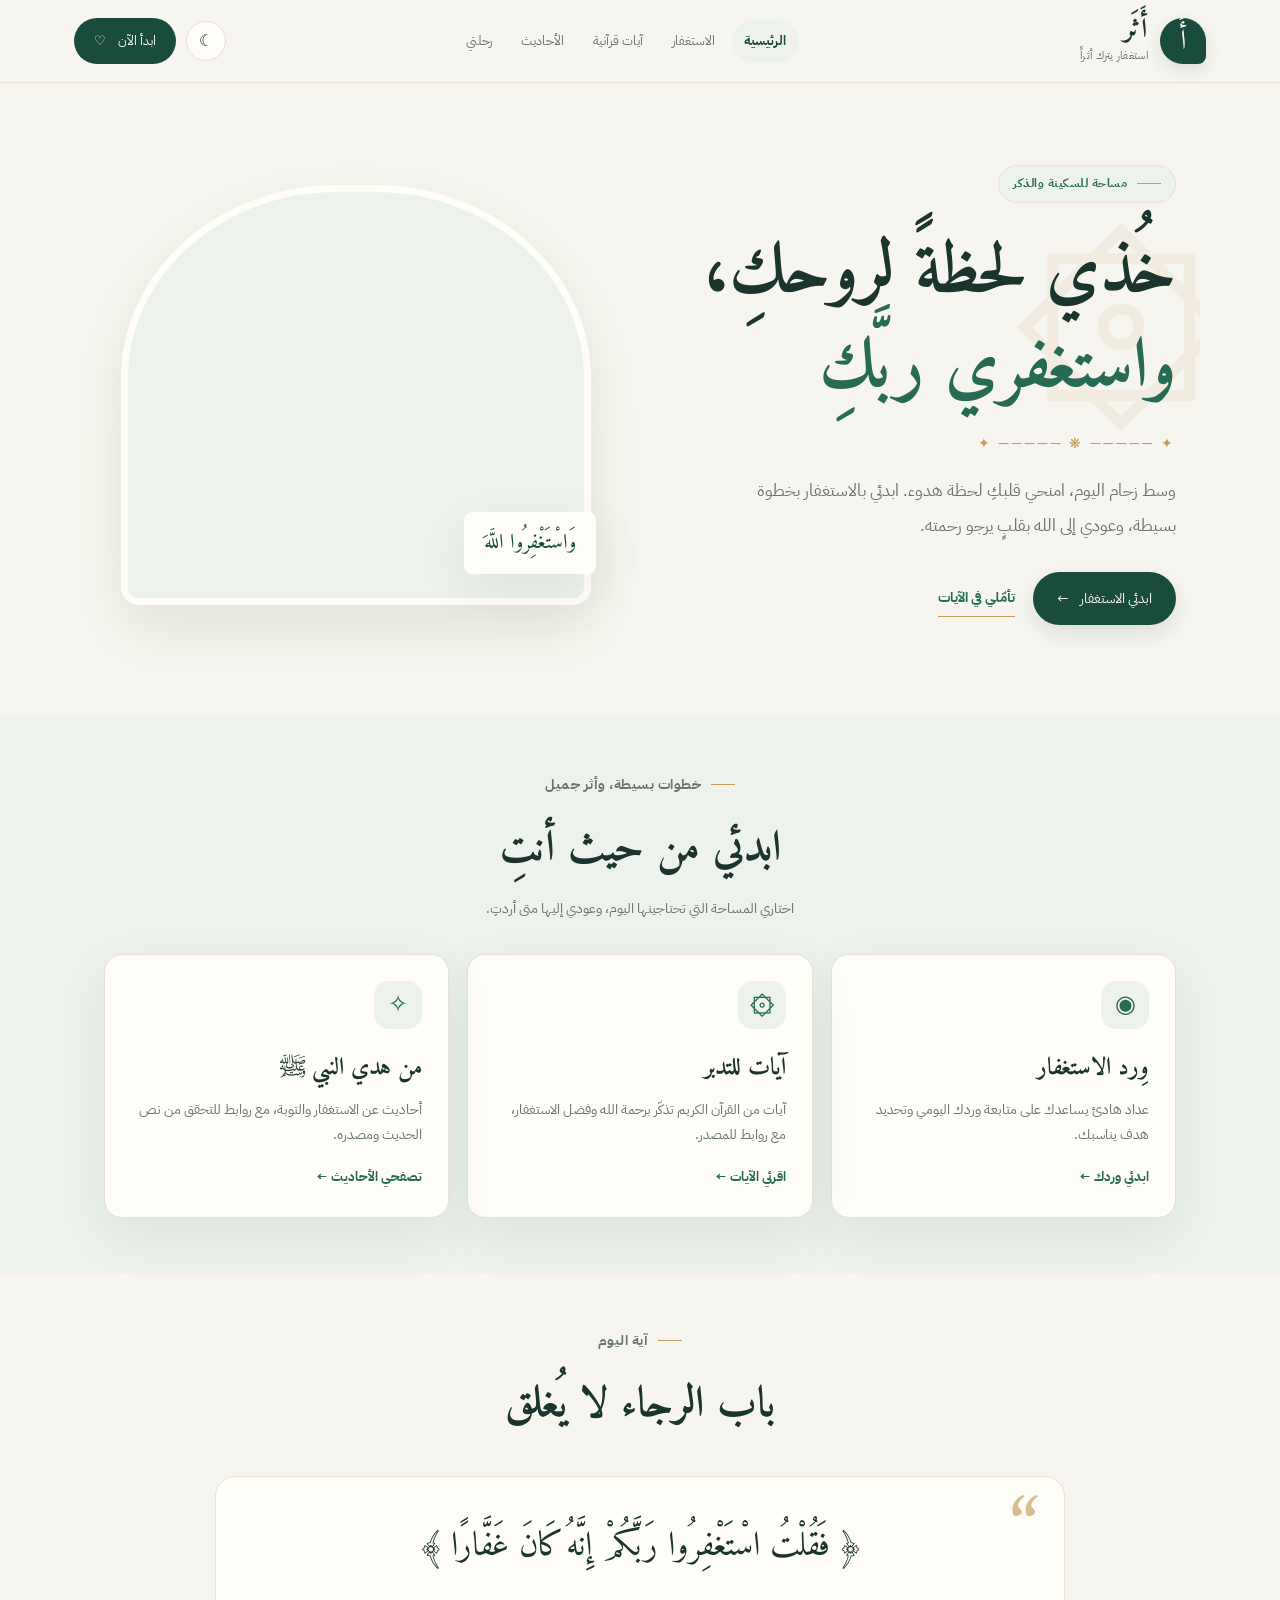
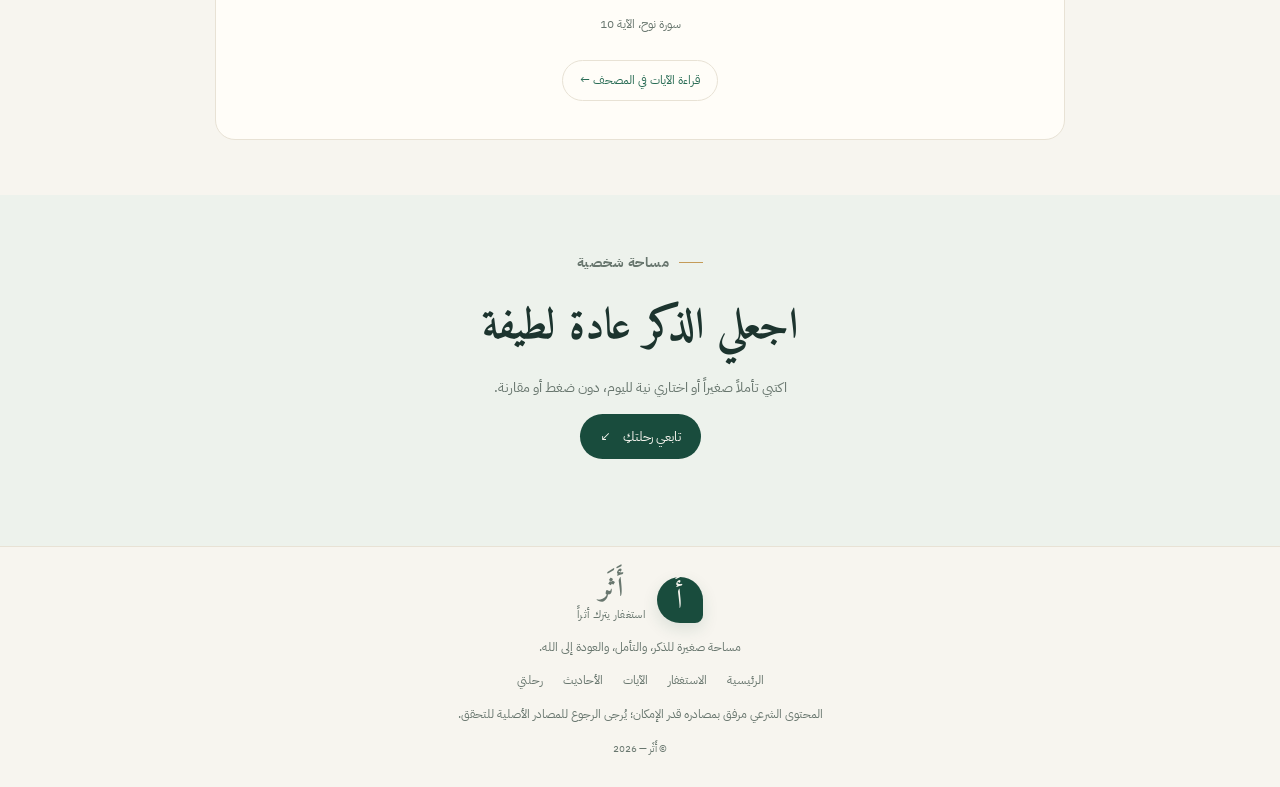
==== index.html @ 8fd86489 "Add files via upload" ====
<!doctype html><html lang="ar" dir="rtl"><head><meta charset="utf-8"><meta name="viewport" content="width=device-width, initial-scale=1"><meta name="theme-color" content="#194c3d"><meta name="description" content="أثر — مساحة هادئة للاستغفار والتدبر في آيات الله والأحاديث الصحيحة."><title>الرئيسية | أَثَر</title><link rel="stylesheet" href="styles.css"><style>
/* Homepage hero refinement — only the first section */
.home-hero{min-height:570px;grid-template-columns:1fr 1fr;gap:clamp(28px,5vw,68px);padding-top:54px;padding-bottom:64px;align-items:center}
.home-hero .hero-copy{max-width:520px;padding:28px 0}
.home-hero .eyebrow{display:inline-flex;background:var(--soft);border:1px solid var(--line);padding:7px 14px;border-radius:30px;margin-bottom:12px}
.home-hero h1{font-size:clamp(48px,5.5vw,72px);line-height:1.35;letter-spacing:0;margin:12px 0 14px;color:var(--ink)}
.home-hero h1 em{display:inline-block;color:var(--green2);font-style:normal}
.home-hero .ornament{font-size:14px;letter-spacing:3px;margin:8px 0 18px;color:var(--gold)}
.home-hero .intro{max-width:440px;font-size:17px;line-height:2.05;color:var(--muted);margin-bottom:28px}
.home-hero .hero-actions{gap:18px}
.home-hero .primary-btn{padding:14px 24px;font-size:14px;box-shadow:0 8px 22px #194c3d20}
.home-hero .text-link{font-size:14px;font-weight:700}
.home-hero .hero-image{height:420px;max-width:470px;width:100%;justify-self:center;border-radius:46% 46% 18px 18px;box-shadow:0 24px 65px #183d2d18}
.home-hero .hero-image:after{right:-12px;bottom:24px;padding:12px 20px;font-size:21px;white-space:nowrap}
@media(max-width:900px){.home-hero{min-height:unset;gap:28px}.home-hero .hero-image{height:340px}}
@media(max-width:700px){.home-hero{grid-template-columns:1fr;padding-top:20px;padding-bottom:38px;gap:14px}.home-hero .hero-copy{padding:12px 2px 8px;max-width:none}.home-hero .hero-image{grid-row:1;height:280px;max-width:360px;margin:0 auto 8px}.home-hero .hero-image:after{right:-5px;bottom:16px;font-size:17px;padding:9px 14px}.home-hero h1{font-size:clamp(43px,12vw,58px);line-height:1.4;margin:12px 0}.home-hero .intro{font-size:15px;line-height:2;margin-bottom:22px}.home-hero .hero-actions{gap:15px}.home-hero .primary-btn{padding:12px 18px}}
</style></head><body><header class="site-header"><div class="header-inner"><a class="brand" href="index.html"><span class="brand-mark">أَ</span><span><strong>أَثَر</strong><small>استغفار يترك أثراً</small></span></a><button class="menu-toggle" id="menuToggle" aria-label="فتح القائمة" aria-expanded="false">☰</button><nav class="nav" id="nav"><a class="active" href="index.html">الرئيسية</a><a class="" href="istighfar.html">الاستغفار</a><a class="" href="quran.html">آيات قرآنية</a><a class="" href="hadith.html">الأحاديث</a><a class="" href="journey.html">رحلتي</a></nav><div class="header-actions"><button class="icon-btn" id="themeToggle" aria-label="تبديل الوضع الليلي" title="الوضع الليلي">☾</button><a class="small-cta" href="istighfar.html">ابدأ الآن <span>♡</span></a></div></div></header><main><section class="container hero home-hero" aria-label="مقدمة موقع أثر"><div class="hero-copy"><p class="eyebrow">مساحة للسكينة والذكر</p><h1>خُذي لحظةً لروحكِ،<br><em>واستغفري ربَّكِ</em></h1><div class="ornament" aria-hidden="true">✦ ───── ❋ ───── ✦</div><p class="intro">وسط زحام اليوم، امنحي قلبكِ لحظة هدوء. ابدئي بالاستغفار بخطوة بسيطة، وعودي إلى الله بقلبٍ يرجو رحمته.</p><div class="hero-actions"><a class="primary-btn" href="istighfar.html">ابدئي الاستغفار <span aria-hidden="true">←</span></a><a class="text-link" href="quran.html">تأمّلي في الآيات</a></div></div><div class="hero-image" role="img" aria-label="مشهد هادئ للتأمل والذكر"></div></section>
<section class="section section-tint"><div class="container"><div class="section-heading"><p class="eyebrow">خطوات بسيطة، وأثر جميل</p><h2>ابدئي من حيث أنتِ</h2><p>اختاري المساحة التي تحتاجينها اليوم، وعودي إليها متى أردتِ.</p></div><div class="grid-3"><article class="card"><div class="card-icon">◉</div><h3>وِرد الاستغفار</h3><p>عداد هادئ يساعدك على متابعة وردك اليومي وتحديد هدف يناسبك.</p><a class="card-link" href="istighfar.html">ابدئي وردك ←</a></article><article class="card"><div class="card-icon">۞</div><h3>آيات للتدبر</h3><p>آيات من القرآن الكريم تذكّر برحمة الله وفضل الاستغفار، مع روابط للمصدر.</p><a class="card-link" href="quran.html">اقرئي الآيات ←</a></article><article class="card"><div class="card-icon">✧</div><h3>من هدي النبي ﷺ</h3><p>أحاديث عن الاستغفار والتوبة، مع روابط للتحقق من نص الحديث ومصدره.</p><a class="card-link" href="hadith.html">تصفحي الأحاديث ←</a></article></div></div></section>
<section class="section"><div class="container"><div class="section-heading"><p class="eyebrow">آية اليوم</p><h2>باب الرجاء لا يُغلق</h2></div><div class="quote-card"><p class="quote-text">﴿ فَقُلْتُ اسْتَغْفِرُوا رَبَّكُمْ إِنَّهُ كَانَ غَفَّارًا ﴾</p><p class="meta">سورة نوح، الآية 10</p><a class="outline-btn" href="https://quran.com/71/10-12" target="_blank" rel="noopener">قراءة الآيات في المصحف ←</a></div></div></section>
<section class="section section-tint"><div class="container"><div class="section-heading"><p class="eyebrow">مساحة شخصية</p><h2>اجعلي الذكر عادة لطيفة</h2><p>اكتبي تأملاً صغيراً أو اختاري نية لليوم، دون ضغط أو مقارنة.</p><a class="primary-btn" href="journey.html">تابعي رحلتكِ <span>↙</span></a></div></div></section></main><footer class="footer"><a class="brand" href="index.html"><span class="brand-mark">أَ</span><span><strong>أَثَر</strong><small>استغفار يترك أثراً</small></span></a><p>مساحة صغيرة للذكر، والتأمل، والعودة إلى الله.</p><div class="footer-links"><a href="index.html">الرئيسية</a><a href="istighfar.html">الاستغفار</a><a href="quran.html">الآيات</a><a href="hadith.html">الأحاديث</a><a href="journey.html">رحلتي</a></div><p>المحتوى الشرعي مرفق بمصادره قدر الإمكان؛ يُرجى الرجوع للمصادر الأصلية للتحقق.</p><small>© أَثَر — 2026</small></footer><div class="toast" id="toast" role="status" aria-live="polite"></div><script src="script.js"></script></body></html>
---- styles.css ----
@import url('https://fonts.googleapis.com/css2?family=Amiri:wght@400;700&family=IBM+Plex+Sans+Arabic:wght@400;500;600;700&display=swap');
:root{--bg:#f7f5ef;--paper:#fffdf8;--ink:#1c342e;--muted:#68766e;--green:#194c3d;--green2:#286b54;--gold:#c49b58;--line:#e8e2d5;--soft:#edf2ec;--shadow:0 18px 55px #183d2d12}*{box-sizing:border-box}html{scroll-behavior:smooth}body{margin:0;background:var(--bg);color:var(--ink);font-family:'IBM Plex Sans Arabic',sans-serif;line-height:1.8}body.dark{--bg:#111c18;--paper:#1b2923;--ink:#f0eee5;--muted:#b1bdb4;--green:#d8e8d8;--green2:#9cc7a7;--gold:#d9b778;--line:#34463b;--soft:#22362c;--shadow:0 18px 55px #0003}a{color:inherit;text-decoration:none}button{font:inherit;cursor:pointer}.site-header{position:sticky;top:0;z-index:20;background:color-mix(in srgb,var(--bg) 92%,transparent);backdrop-filter:blur(14px);border-bottom:1px solid var(--line)}.header-inner{max-width:1180px;margin:auto;min-height:82px;padding:12px 24px;display:flex;align-items:center;justify-content:space-between;gap:24px}.brand{display:flex;align-items:center;gap:12px;min-width:180px}.brand-mark{width:46px;height:46px;border-radius:50% 50% 8px 50%;display:grid;place-items:center;background:var(--green);color:var(--bg);font-family:Amiri,serif;font-size:28px;box-shadow:0 6px 16px #194c3d20}.brand strong{display:block;font-family:Amiri,serif;font-size:27px;line-height:1.1;letter-spacing:1px}.brand small{display:block;color:var(--muted);font-size:11px;letter-spacing:.3px}.nav{display:flex;align-items:center;gap:5px}.nav a{padding:9px 12px;border-radius:24px;font-size:13px;color:var(--muted);transition:.2s}.nav a:hover,.nav a.active{background:var(--soft);color:var(--green);font-weight:700}.header-actions{display:flex;align-items:center;gap:10px}.icon-btn,.menu-toggle{width:40px;height:40px;border:1px solid var(--line);border-radius:50%;background:var(--paper);color:var(--ink)}.small-cta,.primary-btn{background:var(--green);color:var(--bg);border-radius:30px;padding:11px 20px;font-size:13px;display:inline-flex;align-items:center;gap:12px;transition:transform .2s,background .2s}.small-cta:hover,.primary-btn:hover{transform:translateY(-2px);background:var(--green2)}.menu-toggle{display:none}.container{max-width:1120px;margin:auto;padding:0 24px}.hero{position:relative;overflow:hidden;min-height:520px;display:grid;grid-template-columns:1.05fr .95fr;align-items:center;gap:30px;padding-top:46px;padding-bottom:58px}.hero:before{content:'۞';position:absolute;right:-36px;top:45px;font-size:210px;color:var(--gold);opacity:.09;pointer-events:none}.hero-copy{position:relative;z-index:1;padding:35px 0}.eyebrow{display:flex;align-items:center;gap:10px;color:var(--green2);font-size:12px;font-weight:700;letter-spacing:.5px}.eyebrow:before{content:'';width:24px;height:1px;background:var(--gold)}h1,h2,h3,p{margin-top:0}h1{font-family:Amiri,serif;font-weight:700;font-size:clamp(52px,7vw,86px);line-height:1.12;margin:18px 0 20px;letter-spacing:-1px}h1 em{font-style:normal;color:var(--green2)}.hero-copy .intro{max-width:450px;color:var(--muted);font-size:16px;margin-bottom:28px}.hero-actions{display:flex;align-items:center;gap:20px;flex-wrap:wrap}.text-link{font-size:13px;color:var(--green2);border-bottom:1px solid var(--gold);padding:6px 0}.hero-image{height:400px;background:var(--soft) url('assets/hero.png') center/cover no-repeat;border-radius:48% 48% 12px 12px;box-shadow:var(--shadow);position:relative;border:7px solid var(--paper)}.hero-image:after{content:'وَاسْتَغْفِرُوا اللَّهَ';position:absolute;bottom:20px;right:-20px;background:var(--paper);padding:13px 22px;border-radius:8px;box-shadow:var(--shadow);font-family:Amiri,serif;font-size:22px;color:var(--green)}.ornament{text-align:right;color:var(--gold);letter-spacing:5px;margin:8px 0 14px}.section{padding:55px 0}.section-tint{background:var(--soft)}.section-heading{text-align:center;max-width:620px;margin:0 auto 32px}.section-heading .eyebrow{justify-content:center}.section-heading h2{font-family:Amiri,serif;font-size:clamp(30px,4vw,43px);margin:8px 0}.section-heading p{color:var(--muted);font-size:14px}.grid-3{display:grid;grid-template-columns:repeat(3,1fr);gap:18px}.card{background:var(--paper);border:1px solid var(--line);border-radius:18px;padding:26px;box-shadow:var(--shadow)}.card-icon{width:48px;height:48px;border-radius:15px;background:var(--soft);display:grid;place-items:center;font-size:24px;color:var(--green2);margin-bottom:18px}.card h3{font-family:Amiri,serif;font-size:24px;margin-bottom:7px}.card p{color:var(--muted);font-size:14px;margin-bottom:0}.card-link{display:inline-block;color:var(--green2);font-weight:700;font-size:13px;margin-top:18px}.counter-layout{display:grid;grid-template-columns:.9fr 1.1fr;gap:28px;align-items:stretch}.counter-card{background:var(--paper);border:1px solid var(--line);border-radius:24px;padding:30px;text-align:center;box-shadow:var(--shadow)}.counter-card .eyebrow{justify-content:center}.progress-ring{width:190px;height:190px;border-radius:50%;margin:16px auto 22px;display:grid;place-items:center;background:conic-gradient(var(--green2) 0deg,var(--gold) 0deg,#e4d8bd 0deg);position:relative}.ring-inner{width:162px;height:162px;border-radius:50%;background:var(--paper);display:flex;flex-direction:column;justify-content:center;align-items:center}.ring-inner strong{font-family:Amiri,serif;font-size:50px;line-height:1.1}.ring-inner span{font-size:12px;color:var(--muted)}.counter-controls{display:flex;justify-content:center;align-items:center;gap:24px;margin-bottom:15px}.round-btn{width:39px;height:39px;border:1px solid var(--line);border-radius:50%;background:var(--soft);color:var(--green);font-size:23px}.counter-main-btn{width:100%;border:0;border-radius:12px;background:var(--green);color:var(--bg);padding:14px;font-size:18px;font-family:Amiri,serif;transition:.2s}.counter-main-btn:active{transform:scale(.98)}.counter-bottom{display:flex;justify-content:center;gap:18px;margin:12px 0}.subtle-btn{border:0;background:transparent;color:var(--muted);font-size:12px;text-decoration:underline;text-underline-offset:4px}.counter-note{color:var(--muted);font-size:12px;margin:12px 0 0}.verse-feature{padding:35px;display:flex;flex-direction:column;justify-content:center;background:var(--paper);border:1px solid var(--line);border-radius:24px;position:relative;overflow:hidden}.verse-feature:after{content:'۞';position:absolute;left:-25px;bottom:-80px;font-size:200px;color:var(--gold);opacity:.08}.quran-text{font-family:Amiri,serif;font-size:clamp(25px,3.5vw,38px);line-height:1.8;margin:15px 0;color:var(--green2)}.verse-ref{font-size:12px;color:var(--gold);font-weight:700}.verse-explain{color:var(--muted);font-size:14px;max-width:470px}.outline-btn{display:inline-flex;align-items:center;gap:10px;align-self:flex-start;border:1px solid var(--line);border-radius:28px;padding:9px 17px;color:var(--green2);font-size:12px;margin-top:12px;position:relative;z-index:1}.quote-card{max-width:850px;margin:auto;text-align:center;padding:38px 45px;background:var(--paper);border:1px solid var(--line);border-radius:20px;position:relative}.quote-card:before{content:'“';font-family:Amiri,serif;color:var(--gold);font-size:80px;position:absolute;top:-16px;right:25px;opacity:.65}.quote-text{font-family:Amiri,serif;font-size:clamp(23px,3vw,34px);line-height:1.9}.meta{color:var(--muted);font-size:12px}.page-hero{padding:65px 0 45px;text-align:center;background:linear-gradient(180deg,var(--soft),var(--bg))}.page-hero h1{font-size:clamp(40px,6vw,65px);margin:8px 0}.page-hero p{max-width:640px;margin:0 auto;color:var(--muted)}.content-narrow{max-width:820px;margin:auto}.dhikr-item{display:flex;gap:20px;align-items:flex-start;margin:15px 0}.dhikr-number{flex:0 0 42px;height:42px;border-radius:50%;background:var(--soft);color:var(--green2);display:grid;place-items:center;font-weight:700}.dhikr-body{flex:1}.dhikr-body h3{font-family:Amiri,serif;font-size:26px;margin-bottom:5px}.dhikr-body p{font-size:13px;color:var(--muted);margin-bottom:10px}.copy-btn{border:1px solid var(--line);background:transparent;border-radius:22px;padding:6px 12px;font-size:12px;color:var(--green2)}.tabs{display:flex;justify-content:center;gap:10px;flex-wrap:wrap;margin:25px 0}.tab-btn{border:1px solid var(--line);border-radius:24px;padding:8px 18px;background:var(--paper);color:var(--muted);font-size:13px}.tab-btn.active{background:var(--green);color:var(--bg)}.hidden{display:none!important}.hadith-card{margin:16px 0;padding:28px;background:var(--paper);border:1px solid var(--line);border-radius:18px}.hadith-card h2{font-family:Amiri,serif;font-size:28px;color:var(--green2);margin-bottom:8px}.hadith-card p{color:var(--muted);font-size:13px}.journey-grid{display:grid;grid-template-columns:1fr 1fr;gap:18px}.checklist label{display:flex;gap:12px;align-items:flex-start;padding:13px 0;border-bottom:1px solid var(--line);font-size:14px}.checklist input{accent-color:var(--green2);margin-top:7px;width:17px;height:17px}.progress-line{height:7px;background:var(--line);border-radius:10px;overflow:hidden;margin:14px 0}.progress-line span{display:block;height:100%;background:var(--green2);width:0;transition:width .2s}.reflection-form textarea{width:100%;min-height:130px;background:var(--bg);border:1px solid var(--line);border-radius:12px;padding:14px;color:var(--ink);font:inherit;resize:vertical}.reflection-form button{margin-top:10px}.saved-note{color:var(--muted);font-size:12px}.footer{border-top:1px solid var(--line);padding:28px 24px;text-align:center;color:var(--muted);font-size:12px}.footer .brand{justify-content:center;margin-bottom:12px}.footer-links{display:flex;justify-content:center;gap:20px;flex-wrap:wrap;margin:12px}.toast{position:fixed;bottom:24px;left:50%;transform:translate(-50%,20px);background:var(--green);color:var(--bg);padding:11px 20px;border-radius:28px;font-size:13px;opacity:0;pointer-events:none;transition:.25s;z-index:50}.toast.show{opacity:1;transform:translate(-50%,0)}
@media(max-width:900px){.header-inner{gap:10px}.nav{gap:0}.nav a{padding:8px;font-size:12px}.brand{min-width:140px}.small-cta{display:none}.hero{min-height:auto;grid-template-columns:1fr 1fr}.hero-image{height:330px}.grid-3{grid-template-columns:1fr 1fr}.counter-layout{grid-template-columns:1fr 1fr}}
@media(max-width:700px){.header-inner{flex-wrap:wrap;min-height:70px;padding:10px 16px}.brand{margin-left:auto}.menu-toggle{display:block;order:3}.header-actions{order:2}.nav{display:none;order:4;width:100%;flex-direction:column;align-items:stretch;padding:8px 0 12px}.nav.open{display:flex}.nav a{padding:10px 14px}.hero{grid-template-columns:1fr;padding-top:20px;gap:12px}.hero-copy{padding:18px 0 5px}.hero-image{height:300px;grid-row:1;border-radius:40% 40% 12px 12px;margin:0 12px}.hero-image:after{right:-8px;font-size:18px}.hero h1{font-size:57px}.container{padding:0 18px}.section{padding:42px 0}.grid-3,.counter-layout,.journey-grid{grid-template-columns:1fr}.card{padding:22px}.counter-card,.verse-feature{padding:24px}.quote-card{padding:30px 22px}.page-hero{padding:48px 18px 35px}.header-actions{margin-right:auto}.brand{margin-left:0}}
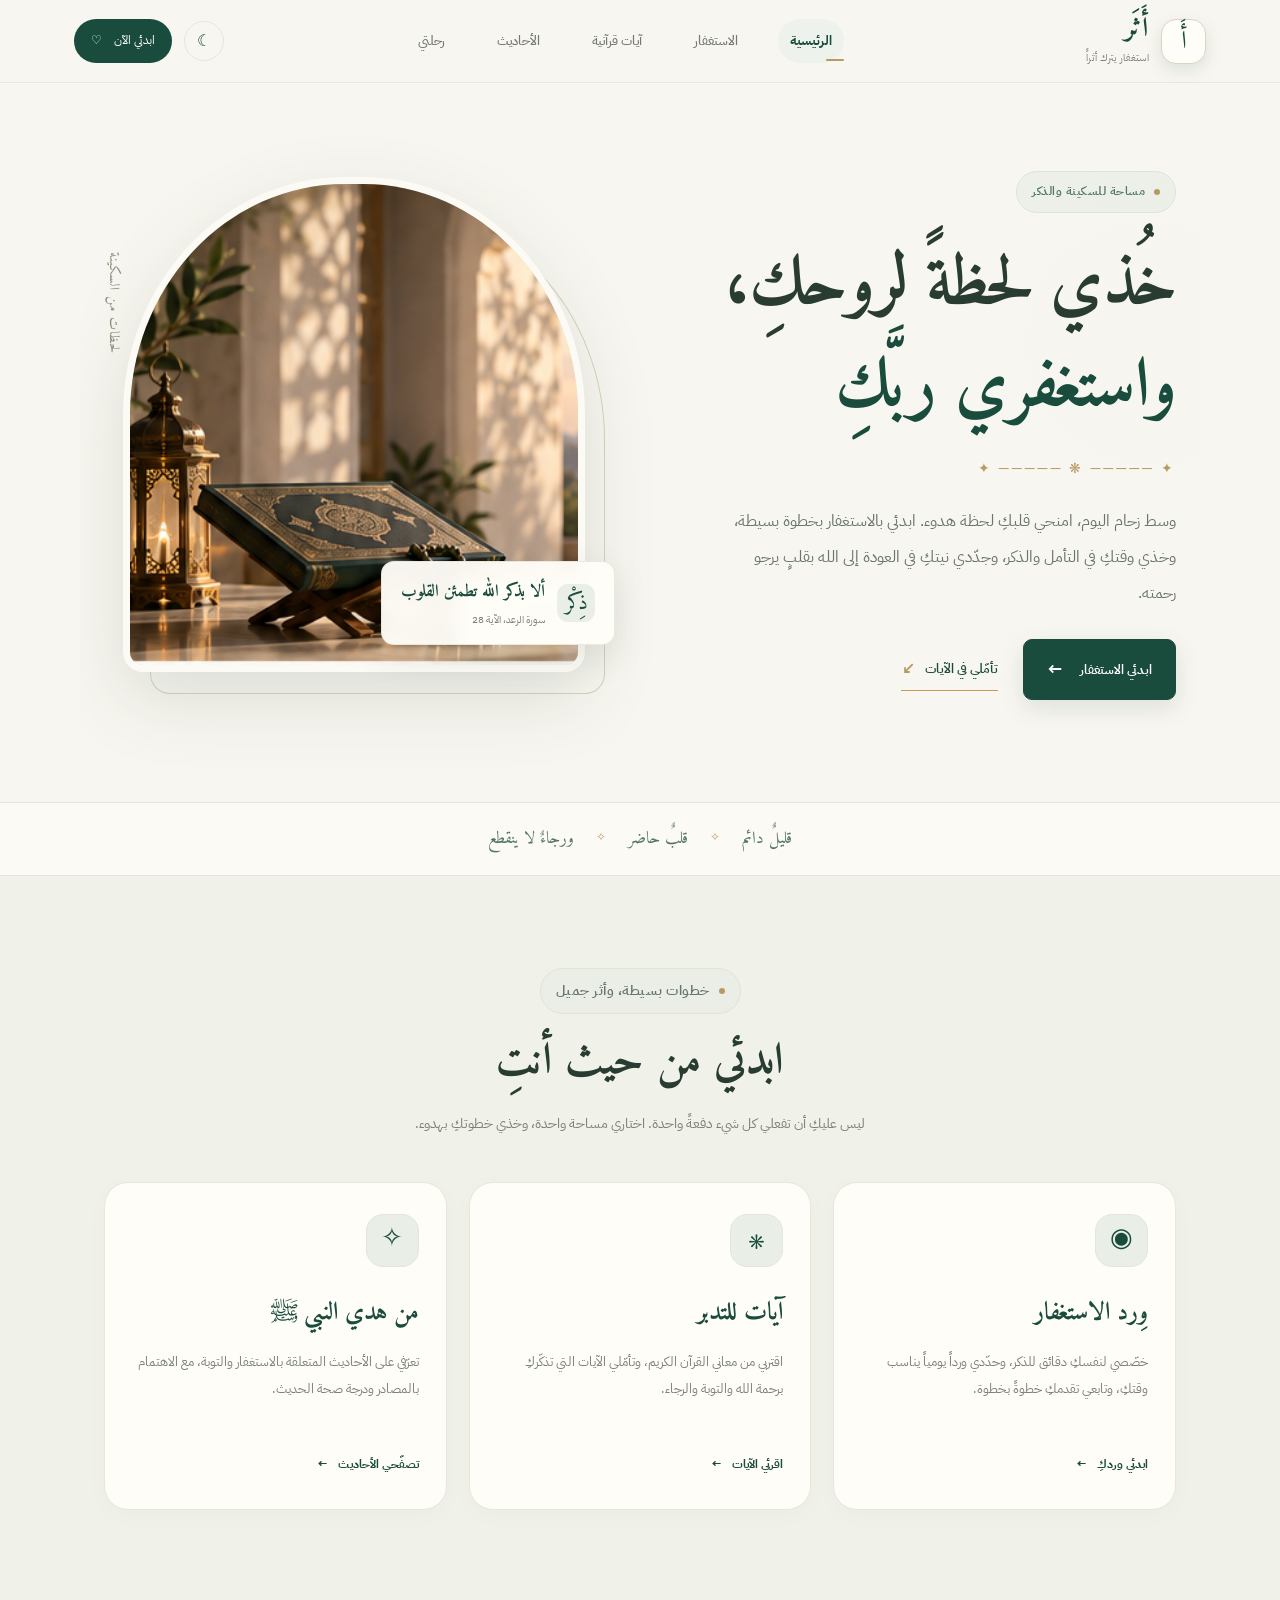
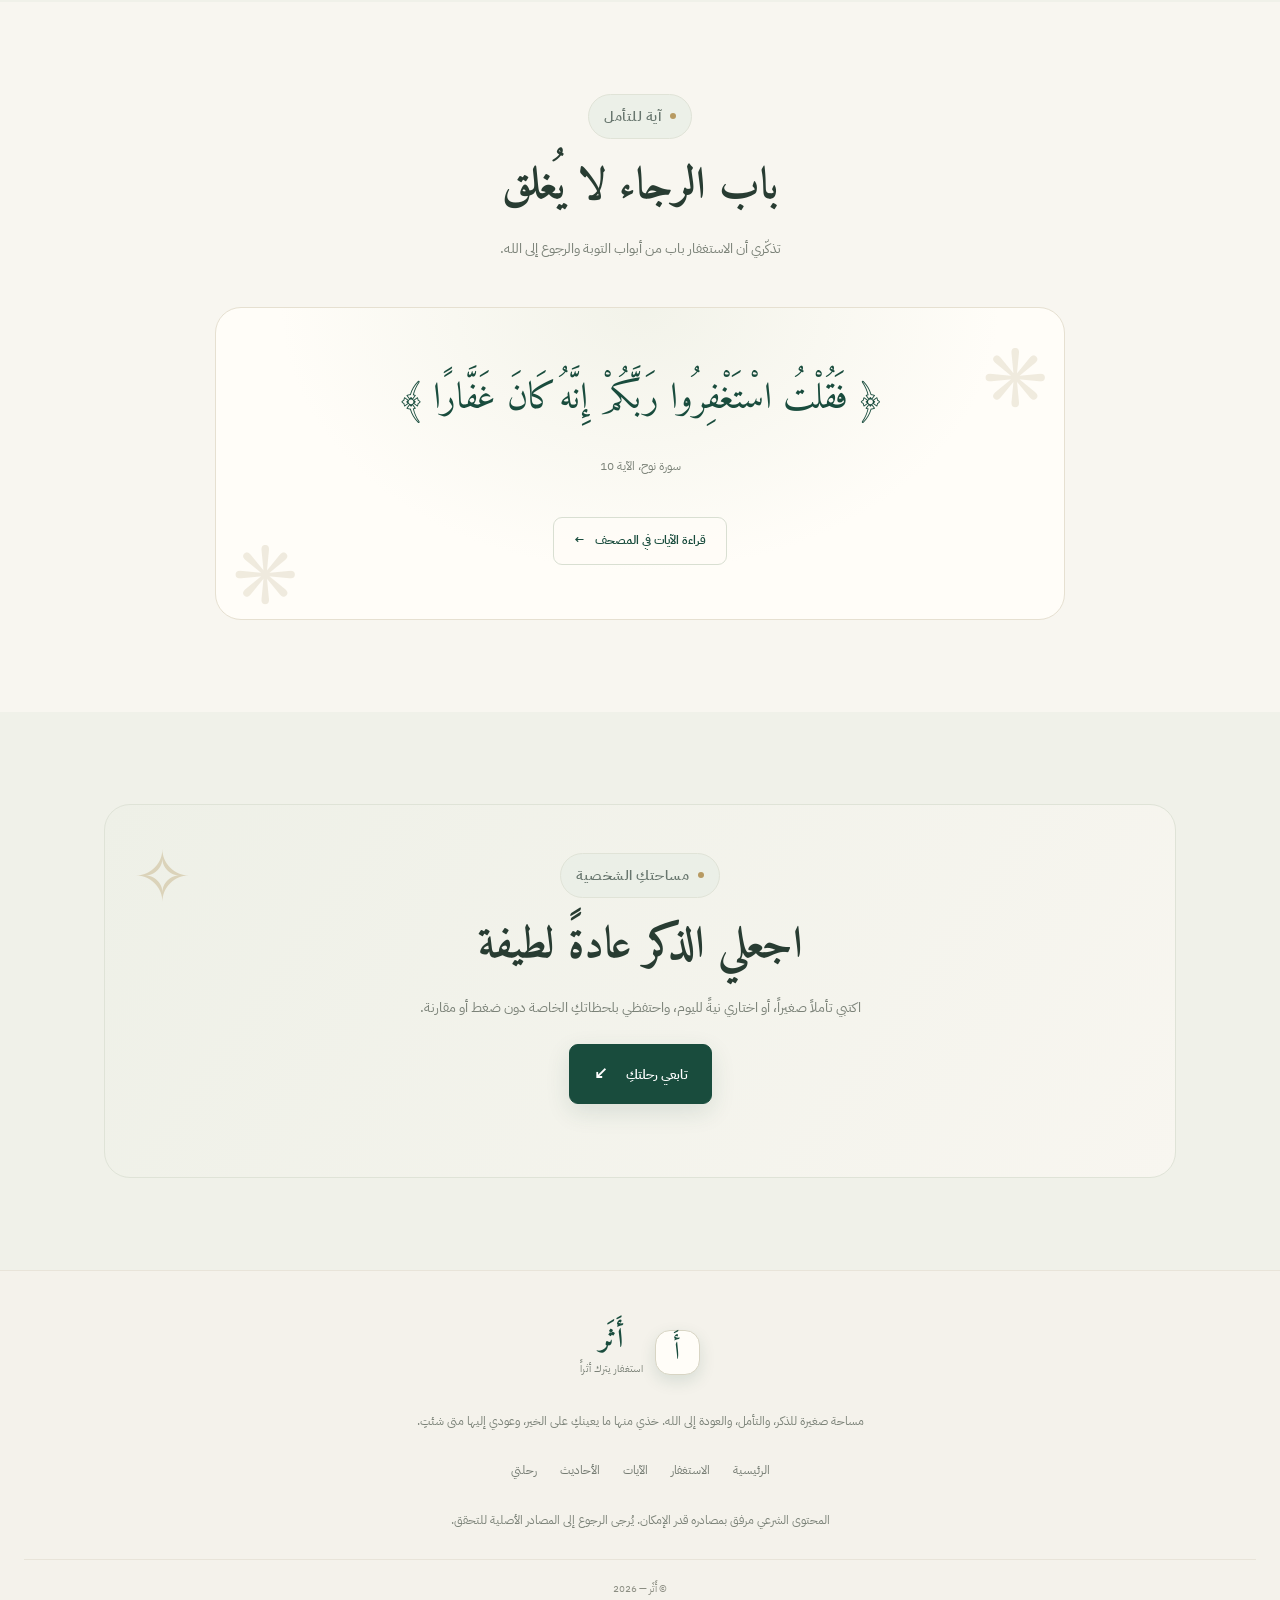
==== commit c8286d2d: "Update index.html" ====
--- a/index.html
+++ b/index.html
@@ -1,20 +1,1478 @@
-<!doctype html><html lang="ar" dir="rtl"><head><meta charset="utf-8"><meta name="viewport" content="width=device-width, initial-scale=1"><meta name="theme-color" content="#194c3d"><meta name="description" content="أثر — مساحة هادئة للاستغفار والتدبر في آيات الله والأحاديث الصحيحة."><title>الرئيسية | أَثَر</title><link rel="stylesheet" href="styles.css"><style>
-/* Homepage hero refinement — only the first section */
-.home-hero{min-height:570px;grid-template-columns:1fr 1fr;gap:clamp(28px,5vw,68px);padding-top:54px;padding-bottom:64px;align-items:center}
-.home-hero .hero-copy{max-width:520px;padding:28px 0}
-.home-hero .eyebrow{display:inline-flex;background:var(--soft);border:1px solid var(--line);padding:7px 14px;border-radius:30px;margin-bottom:12px}
-.home-hero h1{font-size:clamp(48px,5.5vw,72px);line-height:1.35;letter-spacing:0;margin:12px 0 14px;color:var(--ink)}
-.home-hero h1 em{display:inline-block;color:var(--green2);font-style:normal}
-.home-hero .ornament{font-size:14px;letter-spacing:3px;margin:8px 0 18px;color:var(--gold)}
-.home-hero .intro{max-width:440px;font-size:17px;line-height:2.05;color:var(--muted);margin-bottom:28px}
-.home-hero .hero-actions{gap:18px}
-.home-hero .primary-btn{padding:14px 24px;font-size:14px;box-shadow:0 8px 22px #194c3d20}
-.home-hero .text-link{font-size:14px;font-weight:700}
-.home-hero .hero-image{height:420px;max-width:470px;width:100%;justify-self:center;border-radius:46% 46% 18px 18px;box-shadow:0 24px 65px #183d2d18}
-.home-hero .hero-image:after{right:-12px;bottom:24px;padding:12px 20px;font-size:21px;white-space:nowrap}
-@media(max-width:900px){.home-hero{min-height:unset;gap:28px}.home-hero .hero-image{height:340px}}
-@media(max-width:700px){.home-hero{grid-template-columns:1fr;padding-top:20px;padding-bottom:38px;gap:14px}.home-hero .hero-copy{padding:12px 2px 8px;max-width:none}.home-hero .hero-image{grid-row:1;height:280px;max-width:360px;margin:0 auto 8px}.home-hero .hero-image:after{right:-5px;bottom:16px;font-size:17px;padding:9px 14px}.home-hero h1{font-size:clamp(43px,12vw,58px);line-height:1.4;margin:12px 0}.home-hero .intro{font-size:15px;line-height:2;margin-bottom:22px}.home-hero .hero-actions{gap:15px}.home-hero .primary-btn{padding:12px 18px}}
-</style></head><body><header class="site-header"><div class="header-inner"><a class="brand" href="index.html"><span class="brand-mark">أَ</span><span><strong>أَثَر</strong><small>استغفار يترك أثراً</small></span></a><button class="menu-toggle" id="menuToggle" aria-label="فتح القائمة" aria-expanded="false">☰</button><nav class="nav" id="nav"><a class="active" href="index.html">الرئيسية</a><a class="" href="istighfar.html">الاستغفار</a><a class="" href="quran.html">آيات قرآنية</a><a class="" href="hadith.html">الأحاديث</a><a class="" href="journey.html">رحلتي</a></nav><div class="header-actions"><button class="icon-btn" id="themeToggle" aria-label="تبديل الوضع الليلي" title="الوضع الليلي">☾</button><a class="small-cta" href="istighfar.html">ابدأ الآن <span>♡</span></a></div></div></header><main><section class="container hero home-hero" aria-label="مقدمة موقع أثر"><div class="hero-copy"><p class="eyebrow">مساحة للسكينة والذكر</p><h1>خُذي لحظةً لروحكِ،<br><em>واستغفري ربَّكِ</em></h1><div class="ornament" aria-hidden="true">✦ ───── ❋ ───── ✦</div><p class="intro">وسط زحام اليوم، امنحي قلبكِ لحظة هدوء. ابدئي بالاستغفار بخطوة بسيطة، وعودي إلى الله بقلبٍ يرجو رحمته.</p><div class="hero-actions"><a class="primary-btn" href="istighfar.html">ابدئي الاستغفار <span aria-hidden="true">←</span></a><a class="text-link" href="quran.html">تأمّلي في الآيات</a></div></div><div class="hero-image" role="img" aria-label="مشهد هادئ للتأمل والذكر"></div></section>
-<section class="section section-tint"><div class="container"><div class="section-heading"><p class="eyebrow">خطوات بسيطة، وأثر جميل</p><h2>ابدئي من حيث أنتِ</h2><p>اختاري المساحة التي تحتاجينها اليوم، وعودي إليها متى أردتِ.</p></div><div class="grid-3"><article class="card"><div class="card-icon">◉</div><h3>وِرد الاستغفار</h3><p>عداد هادئ يساعدك على متابعة وردك اليومي وتحديد هدف يناسبك.</p><a class="card-link" href="istighfar.html">ابدئي وردك ←</a></article><article class="card"><div class="card-icon">۞</div><h3>آيات للتدبر</h3><p>آيات من القرآن الكريم تذكّر برحمة الله وفضل الاستغفار، مع روابط للمصدر.</p><a class="card-link" href="quran.html">اقرئي الآيات ←</a></article><article class="card"><div class="card-icon">✧</div><h3>من هدي النبي ﷺ</h3><p>أحاديث عن الاستغفار والتوبة، مع روابط للتحقق من نص الحديث ومصدره.</p><a class="card-link" href="hadith.html">تصفحي الأحاديث ←</a></article></div></div></section>
-<section class="section"><div class="container"><div class="section-heading"><p class="eyebrow">آية اليوم</p><h2>باب الرجاء لا يُغلق</h2></div><div class="quote-card"><p class="quote-text">﴿ فَقُلْتُ اسْتَغْفِرُوا رَبَّكُمْ إِنَّهُ كَانَ غَفَّارًا ﴾</p><p class="meta">سورة نوح، الآية 10</p><a class="outline-btn" href="https://quran.com/71/10-12" target="_blank" rel="noopener">قراءة الآيات في المصحف ←</a></div></div></section>
-<section class="section section-tint"><div class="container"><div class="section-heading"><p class="eyebrow">مساحة شخصية</p><h2>اجعلي الذكر عادة لطيفة</h2><p>اكتبي تأملاً صغيراً أو اختاري نية لليوم، دون ضغط أو مقارنة.</p><a class="primary-btn" href="journey.html">تابعي رحلتكِ <span>↙</span></a></div></div></section></main><footer class="footer"><a class="brand" href="index.html"><span class="brand-mark">أَ</span><span><strong>أَثَر</strong><small>استغفار يترك أثراً</small></span></a><p>مساحة صغيرة للذكر، والتأمل، والعودة إلى الله.</p><div class="footer-links"><a href="index.html">الرئيسية</a><a href="istighfar.html">الاستغفار</a><a href="quran.html">الآيات</a><a href="hadith.html">الأحاديث</a><a href="journey.html">رحلتي</a></div><p>المحتوى الشرعي مرفق بمصادره قدر الإمكان؛ يُرجى الرجوع للمصادر الأصلية للتحقق.</p><small>© أَثَر — 2026</small></footer><div class="toast" id="toast" role="status" aria-live="polite"></div><script src="script.js"></script></body></html>+
+<!doctype html>
+<html lang="ar" dir="rtl">
+<head>
+  <meta charset="utf-8">
+  <meta name="viewport" content="width=device-width, initial-scale=1">
+  <meta name="theme-color" content="#194c3d">
+  <meta name="description" content="أَثَر — مساحة هادئة للاستغفار والتدبر والذكر، والعودة إلى الله بقلب مطمئن.">
+
+  <title>أَثَر | استغفار يترك أثراً</title>
+
+  <link rel="preconnect" href="https://fonts.googleapis.com">
+  <link rel="preconnect" href="https://fonts.gstatic.com" crossorigin>
+  <link href="https://fonts.googleapis.com/css2?family=Amiri:wght@400;700&family=IBM+Plex+Sans+Arabic:wght@400;500;600;700&display=swap" rel="stylesheet">
+
+  <link rel="stylesheet" href="styles.css">
+
+  <style>
+    /* =========================================
+       ATHAR — Peaceful Homepage Design
+       ========================================= */
+
+    :root {
+      --athar-green: #194c3d;
+      --athar-deep: #12382e;
+      --athar-light-green: #547765;
+      --athar-sage: #e9eee6;
+      --athar-cream: #f8f6f0;
+      --athar-paper: #fffdf8;
+      --athar-gold: #b79a62;
+      --athar-ink: #283c32;
+      --athar-muted: #7b8278;
+      --athar-line: #e8e4d9;
+      --athar-radius: 24px;
+      --athar-shadow: 0 18px 55px rgba(28, 59, 43, .08);
+    }
+
+    html {
+      scroll-behavior: smooth;
+      scroll-padding-top: 100px;
+    }
+
+    body {
+      margin: 0;
+      background: var(--athar-cream);
+      color: var(--athar-ink);
+      font-family: "IBM Plex Sans Arabic", sans-serif;
+      -webkit-font-smoothing: antialiased;
+    }
+
+    body,
+    button,
+    input,
+    textarea {
+      font-family: "IBM Plex Sans Arabic", sans-serif;
+    }
+
+    a {
+      text-decoration: none;
+    }
+
+    button,
+    a {
+      -webkit-tap-highlight-color: transparent;
+    }
+
+    .container {
+      width: min(1160px, calc(100% - 48px));
+      margin-inline: auto;
+    }
+
+    /* Navigation */
+
+    .site-header {
+      position: sticky;
+      top: 0;
+      z-index: 100;
+      background: rgba(248, 246, 240, .92);
+      border-bottom: 1px solid rgba(232, 228, 217, .8);
+      backdrop-filter: blur(18px);
+      -webkit-backdrop-filter: blur(18px);
+    }
+
+    .header-inner {
+      width: min(1240px, calc(100% - 48px));
+      min-height: 82px;
+      margin-inline: auto;
+      display: flex;
+      align-items: center;
+      justify-content: space-between;
+      gap: 24px;
+    }
+
+    .brand {
+      display: inline-flex;
+      align-items: center;
+      gap: 12px;
+      color: var(--athar-green);
+      flex-shrink: 0;
+    }
+
+    .brand-mark {
+      width: 45px;
+      height: 45px;
+      display: grid;
+      place-items: center;
+      border: 1px solid #d8d5c4;
+      border-radius: 15px;
+      background: var(--athar-paper);
+      font-family: "Amiri", serif;
+      font-size: 25px;
+      color: var(--athar-green);
+    }
+
+    .brand strong,
+    .brand small {
+      display: block;
+    }
+
+    .brand strong {
+      font-family: "Amiri", serif;
+      font-size: 27px;
+      line-height: 1.1;
+    }
+
+    .brand small {
+      margin-top: 4px;
+      color: var(--athar-muted);
+      font-size: 10px;
+    }
+
+    .nav {
+      display: flex;
+      align-items: center;
+      justify-content: center;
+      gap: clamp(14px, 2.2vw, 30px);
+    }
+
+    .nav a {
+      position: relative;
+      padding-block: 10px;
+      color: #747b72;
+      font-size: 13px;
+      font-weight: 500;
+      transition: color .25s ease;
+    }
+
+    .nav a:hover,
+    .nav a.active {
+      color: var(--athar-green);
+    }
+
+    .nav a.active::after {
+      content: "";
+      position: absolute;
+      bottom: 2px;
+      right: 0;
+      width: 18px;
+      height: 2px;
+      border-radius: 10px;
+      background: var(--athar-gold);
+    }
+
+    .header-actions {
+      display: flex;
+      align-items: center;
+      gap: 12px;
+    }
+
+    .icon-btn {
+      width: 40px;
+      height: 40px;
+      display: grid;
+      place-items: center;
+      border: 1px solid var(--athar-line);
+      border-radius: 50%;
+      background: transparent;
+      color: var(--athar-green);
+      cursor: pointer;
+      transition: background .2s ease;
+    }
+
+    .icon-btn:hover {
+      background: var(--athar-sage);
+    }
+
+    .small-cta {
+      padding: 11px 17px;
+      border-radius: 30px;
+      background: var(--athar-green);
+      color: white;
+      font-size: 12px;
+      transition: background .25s, transform .25s;
+    }
+
+    .small-cta:hover {
+      background: var(--athar-deep);
+      transform: translateY(-2px);
+    }
+
+    .menu-toggle {
+      display: none;
+      border: 0;
+      background: transparent;
+      color: var(--athar-green);
+      font-size: 25px;
+      cursor: pointer;
+    }
+
+    /* Hero */
+
+    .home-hero {
+      position: relative;
+      isolation: isolate;
+      min-height: 650px;
+      display: grid;
+      grid-template-columns: 1.03fr .97fr;
+      align-items: center;
+      gap: clamp(35px, 6vw, 88px);
+      padding-top: 68px;
+      padding-bottom: 82px;
+    }
+
+    .home-hero::before {
+      content: "";
+      position: absolute;
+      z-index: -1;
+      width: 390px;
+      height: 390px;
+      top: 65px;
+      right: -145px;
+      border-radius: 50%;
+      background: radial-gradient(
+        circle,
+        rgba(220, 225, 208, .44),
+        rgba(248, 246, 240, 0) 70%
+      );
+      pointer-events: none;
+    }
+
+    .hero-copy {
+      max-width: 535px;
+      padding-block: 20px;
+    }
+
+    .eyebrow {
+      display: inline-flex;
+      align-items: center;
+      gap: 9px;
+      width: fit-content;
+      margin: 0 0 22px;
+      padding: 9px 15px;
+      border: 1px solid #e0e3d7;
+      border-radius: 40px;
+      background: rgba(233, 238, 230, .75);
+      color: var(--athar-light-green);
+      font-size: 12px;
+      font-weight: 600;
+    }
+
+    .eyebrow::before {
+      content: "";
+      width: 6px;
+      height: 6px;
+      border-radius: 50%;
+      background: var(--athar-gold);
+    }
+
+    .home-hero h1 {
+      margin: 0;
+      color: var(--athar-ink);
+      font-family: "Amiri", serif;
+      font-size: clamp(49px, 5.4vw, 76px);
+      font-weight: 700;
+      line-height: 1.48;
+      letter-spacing: -.8px;
+    }
+
+    .home-hero h1 em {
+      display: inline-block;
+      color: var(--athar-green);
+      font-style: normal;
+    }
+
+    .ornament {
+      margin: 17px 0 22px;
+      color: var(--athar-gold);
+      font-size: 14px;
+      letter-spacing: 3px;
+    }
+
+    .intro {
+      max-width: 430px;
+      margin: 0 0 30px;
+      color: var(--athar-muted);
+      font-size: 15px;
+      line-height: 2.25;
+    }
+
+    .hero-actions {
+      display: flex;
+      align-items: center;
+      flex-wrap: wrap;
+      gap: 25px;
+    }
+
+    .primary-btn {
+      min-height: 48px;
+      display: inline-flex;
+      align-items: center;
+      justify-content: center;
+      gap: 17px;
+      padding: 13px 23px;
+      border: 1px solid var(--athar-green);
+      border-radius: 9px;
+      background: var(--athar-green);
+      color: white;
+      box-shadow: 0 8px 24px rgba(25, 76, 61, .12);
+      font-size: 13px;
+      font-weight: 600;
+      transition: transform .25s ease, background .25s ease,
+        box-shadow .25s ease;
+    }
+
+    .primary-btn:hover {
+      transform: translateY(-3px);
+      background: var(--athar-deep);
+      box-shadow: 0 12px 28px rgba(25, 76, 61, .18);
+    }
+
+    .primary-btn span {
+      font-size: 18px;
+      transition: transform .25s ease;
+    }
+
+    .primary-btn:hover span {
+      transform: translateX(-4px);
+    }
+
+    .text-link {
+      display: inline-flex;
+      align-items: center;
+      gap: 9px;
+      color: var(--athar-green);
+      font-size: 13px;
+      font-weight: 600;
+    }
+
+    .text-link::after {
+      content: "↙";
+      color: var(--athar-gold);
+      font-size: 17px;
+      transition: transform .2s ease;
+    }
+
+    .text-link:hover::after {
+      transform: translate(-3px, 3px);
+    }
+
+    /* Hero image: hero.png */
+
+    .hero-visual {
+      position: relative;
+      width: 100%;
+      max-width: 480px;
+      justify-self: center;
+      padding: 0 0 22px 18px;
+    }
+
+    .hero-image {
+      position: relative;
+      width: 100%;
+      height: 495px;
+      overflow: hidden;
+      border: 7px solid rgba(255, 253, 248, .9);
+      border-radius: 48% 48% 20px 20px;
+      background: #e5e6d9;
+      box-shadow: 0 26px 75px rgba(34, 62, 45, .13);
+    }
+
+    .hero-image img {
+      display: block;
+      width: 100%;
+      height: 100%;
+      object-fit: cover;
+      object-position: center;
+      transition: transform .8s cubic-bezier(.2, .7, .2, 1);
+    }
+
+    .hero-image:hover img {
+      transform: scale(1.035);
+    }
+
+    .hero-visual::before {
+      content: "";
+      position: absolute;
+      z-index: -1;
+      top: 28px;
+      right: -20px;
+      bottom: 0;
+      left: 45px;
+      border: 1px solid #d8d2bf;
+      border-radius: 48% 48% 20px 20px;
+    }
+
+    .hero-note {
+      position: absolute;
+      right: -30px;
+      bottom: 49px;
+      z-index: 2;
+      display: flex;
+      align-items: center;
+      gap: 12px;
+      max-width: 250px;
+      padding: 15px 19px;
+      border: 1px solid rgba(232, 228, 217, .8);
+      border-radius: 13px;
+      background: rgba(255, 253, 248, .96);
+      box-shadow: 0 12px 35px rgba(34, 62, 45, .1);
+      backdrop-filter: blur(10px);
+    }
+
+    .hero-note-icon {
+      width: 38px;
+      height: 38px;
+      display: grid;
+      place-items: center;
+      flex-shrink: 0;
+      border-radius: 11px;
+      background: var(--athar-sage);
+      color: var(--athar-green);
+      font-family: "Amiri", serif;
+      font-size: 22px;
+    }
+
+    .hero-note strong {
+      display: block;
+      color: var(--athar-green);
+      font-family: "Amiri", serif;
+      font-size: 17px;
+    }
+
+    .hero-note small {
+      display: block;
+      margin-top: 3px;
+      color: var(--athar-muted);
+      font-size: 10px;
+    }
+
+    .hero-caption {
+      position: absolute;
+      left: -5px;
+      top: 75px;
+      writing-mode: vertical-rl;
+      color: #89917e;
+      font-family: "Amiri", serif;
+      font-size: 14px;
+      letter-spacing: 1px;
+    }
+
+    /* Introductory strip */
+
+    .quiet-strip {
+      padding: 21px 0;
+      border-top: 1px solid var(--athar-line);
+      border-bottom: 1px solid var(--athar-line);
+      background: rgba(255, 253, 248, .58);
+    }
+
+    .quiet-strip-inner {
+      display: flex;
+      align-items: center;
+      justify-content: center;
+      flex-wrap: wrap;
+      gap: 22px;
+      color: var(--athar-light-green);
+      font-family: "Amiri", serif;
+      font-size: 17px;
+      text-align: center;
+    }
+
+    .quiet-strip .separator {
+      color: var(--athar-gold);
+      font-size: 12px;
+    }
+
+    /* General sections */
+
+    .section {
+      padding: 92px 0;
+    }
+
+    .section-tint {
+      background: #f0f1e9;
+    }
+
+    .section-heading {
+      max-width: 620px;
+      margin: 0 auto 44px;
+      text-align: center;
+    }
+
+    .section-heading .eyebrow {
+      margin-bottom: 14px;
+    }
+
+    .section-heading h2 {
+      margin: 0 0 12px;
+      color: var(--athar-ink);
+      font-family: "Amiri", serif;
+      font-size: clamp(33px, 4vw, 44px);
+      line-height: 1.6;
+    }
+
+    .section-heading > p:not(.eyebrow) {
+      margin: 0 auto;
+      color: var(--athar-muted);
+      font-size: 14px;
+      line-height: 2;
+    }
+
+    .grid-3 {
+      display: grid;
+      grid-template-columns: repeat(3, minmax(0, 1fr));
+      gap: 22px;
+    }
+
+    .card {
+      position: relative;
+      padding: 31px 27px;
+      border: 1px solid #e9e6dc;
+      border-radius: var(--athar-radius);
+      background: var(--athar-paper);
+      box-shadow: 0 5px 24px rgba(28, 59, 43, .025);
+      transition: transform .3s ease, box-shadow .3s ease,
+        border-color .3s ease;
+    }
+
+    .card:hover {
+      transform: translateY(-6px);
+      border-color: #d9dfd1;
+      box-shadow: var(--athar-shadow);
+    }
+
+    .card-icon {
+      width: 53px;
+      height: 53px;
+      display: grid;
+      place-items: center;
+      margin-bottom: 24px;
+      border: 1px solid #e3e6da;
+      border-radius: 17px;
+      background: var(--athar-sage);
+      color: var(--athar-green);
+      font-family: "Amiri", serif;
+      font-size: 26px;
+    }
+
+    .card h3 {
+      margin: 0 0 12px;
+      color: var(--athar-green);
+      font-family: "Amiri", serif;
+      font-size: 25px;
+    }
+
+    .card p {
+      min-height: 64px;
+      margin: 0 0 24px;
+      color: var(--athar-muted);
+      font-size: 13px;
+      line-height: 2.1;
+    }
+
+    .card-link {
+      display: inline-flex;
+      align-items: center;
+      gap: 10px;
+      color: var(--athar-green);
+      font-size: 12px;
+      font-weight: 700;
+    }
+
+    .card-link:hover {
+      color: var(--athar-gold);
+    }
+
+    /* Quran quote */
+
+    .quote-card {
+      position: relative;
+      max-width: 850px;
+      margin-inline: auto;
+      padding: 54px 35px;
+      overflow: hidden;
+      border: 1px solid #e6e0d1;
+      border-radius: 26px;
+      background:
+        radial-gradient(ellipse at 50% 0%, rgba(222, 226, 210, .38), transparent 60%),
+        var(--athar-paper);
+      text-align: center;
+    }
+
+    .quote-card::before,
+    .quote-card::after {
+      position: absolute;
+      color: #e3dcc9;
+      font-family: "Amiri", serif;
+      font-size: 105px;
+      line-height: 1;
+      pointer-events: none;
+    }
+
+    .quote-card::before {
+      content: "۞";
+      top: 9px;
+      right: 15px;
+      opacity: .55;
+    }
+
+    .quote-card::after {
+      content: "۞";
+      bottom: 0;
+      left: 15px;
+      opacity: .55;
+    }
+
+    .quote-text {
+      position: relative;
+      margin: 0 0 20px;
+      color: var(--athar-green);
+      font-family: "Amiri", serif;
+      font-size: clamp(25px, 4vw, 37px);
+      line-height: 2;
+    }
+
+    .meta {
+      margin: 0 0 27px;
+      color: var(--athar-muted);
+      font-size: 12px;
+    }
+
+    .outline-btn {
+      position: relative;
+      z-index: 1;
+      display: inline-flex;
+      align-items: center;
+      justify-content: center;
+      padding: 12px 20px;
+      border: 1px solid #d9dfd2;
+      border-radius: 9px;
+      color: var(--athar-green);
+      background: rgba(255, 253, 248, .8);
+      font-size: 12px;
+      font-weight: 600;
+      transition: background .25s, color .25s;
+    }
+
+    .outline-btn:hover {
+      background: var(--athar-green);
+      color: white;
+    }
+
+    /* Personal journey */
+
+    .journey-panel {
+      position: relative;
+      overflow: hidden;
+      padding: 48px 35px;
+      border: 1px solid #dfe3d7;
+      border-radius: 26px;
+      background: linear-gradient(125deg, #eef0e7, #f8f6f0);
+      text-align: center;
+    }
+
+    .journey-panel::after {
+      content: "✧";
+      position: absolute;
+      top: 10px;
+      left: 28px;
+      color: #c7b58b;
+      font-size: 70px;
+      opacity: .5;
+    }
+
+    .journey-panel .section-heading {
+      margin-bottom: 25px;
+    }
+
+    .journey-panel .primary-btn {
+      margin-top: 22px;
+    }
+
+    /* Footer */
+
+    .footer {
+      padding: 55px 24px 25px;
+      border-top: 1px solid var(--athar-line);
+      background: #f4f2eb;
+      text-align: center;
+    }
+
+    .footer > .brand {
+      justify-content: center;
+    }
+
+    .footer > p {
+      max-width: 490px;
+      margin: 19px auto;
+      color: var(--athar-muted);
+      font-size: 12px;
+      line-height: 2.1;
+    }
+
+    .footer-links {
+      display: flex;
+      justify-content: center;
+      flex-wrap: wrap;
+      gap: 23px;
+      margin: 26px auto;
+    }
+
+    .footer-links a {
+      color: #747b72;
+      font-size: 12px;
+      transition: color .2s;
+    }
+
+    .footer-links a:hover {
+      color: var(--athar-green);
+    }
+
+    .footer > small {
+      display: block;
+      margin-top: 26px;
+      padding-top: 20px;
+      border-top: 1px solid var(--athar-line);
+      color: #8b8d82;
+      font-size: 10px;
+    }
+
+    .toast {
+      position: fixed;
+      z-index: 200;
+      right: 20px;
+      bottom: 20px;
+    }
+
+    /* Existing dark-mode support */
+
+    body.dark-mode {
+      --athar-cream: #17251f;
+      --athar-paper: #1d2d25;
+      --athar-ink: #e8e9df;
+      --athar-muted: #b0b8ad;
+      --athar-line: #34453a;
+      --athar-sage: #293d31;
+      --athar-green: #b5d1b9;
+      --athar-deep: #d1e1d0;
+      --athar-light-green: #bdcdb8;
+      --athar-gold: #cbb17b;
+      background: var(--athar-cream);
+      color: var(--athar-ink);
+    }
+
+    body.dark-mode .site-header,
+    body.dark-mode .footer {
+      background: rgba(23, 37, 31, .96);
+      border-color: var(--athar-line);
+    }
+
+    body.dark-mode .section-tint {
+      background: #1b2b23;
+    }
+
+    body.dark-mode .quiet-strip {
+      background: #1d2d25;
+      border-color: var(--athar-line);
+    }
+
+    body.dark-mode .nav a {
+      color: #bac4b8;
+    }
+
+    body.dark-mode .nav a.active,
+    body.dark-mode .nav a:hover,
+    body.dark-mode .text-link,
+    body.dark-mode .card-link {
+      color: var(--athar-green);
+    }
+
+    body.dark-mode .hero-image {
+      border-color: #26372d;
+    }
+
+    body.dark-mode .hero-note {
+      background: #1d2d25;
+      border-color: var(--athar-line);
+    }
+
+    body.dark-mode .hero-note strong,
+    body.dark-mode .card h3,
+    body.dark-mode .quote-text {
+      color: var(--athar-green);
+    }
+
+    body.dark-mode .card {
+      border-color: var(--athar-line);
+    }
+
+    body.dark-mode .quote-card,
+    body.dark-mode .journey-panel {
+      background: #1d2d25;
+      border-color: var(--athar-line);
+    }
+
+    body.dark-mode .section-heading h2 {
+      color: var(--athar-ink);
+    }
+
+    body.dark-mode .outline-btn {
+      background: #25392e;
+      border-color: var(--athar-line);
+      color: var(--athar-green);
+    }
+
+    /* Responsive design */
+
+    @media (min-width: 1500px) {
+      .home-hero {
+        min-height: 700px;
+      }
+    }
+
+    @media (max-width: 1050px) {
+      .header-inner {
+        gap: 15px;
+      }
+
+      .nav {
+        gap: 15px;
+      }
+
+      .nav a {
+        font-size: 12px;
+      }
+
+      .home-hero {
+        min-height: 570px;
+        gap: 35px;
+      }
+
+      .hero-image {
+        height: 420px;
+      }
+
+      .hero-note {
+        right: -15px;
+      }
+
+      .home-hero h1 {
+        font-size: clamp(47px, 5.5vw, 65px);
+      }
+    }
+
+    @media (max-width: 800px) {
+      .header-inner {
+        min-height: 73px;
+      }
+
+      .menu-toggle {
+        display: block;
+        order: 3;
+      }
+
+      .header-actions {
+        margin-inline-start: auto;
+      }
+
+      .nav {
+        position: absolute;
+        top: calc(100% + 1px);
+        right: 20px;
+        left: 20px;
+        display: none;
+        flex-direction: column;
+        align-items: stretch;
+        gap: 2px;
+        padding: 12px;
+        border: 1px solid var(--athar-line);
+        border-radius: 16px;
+        background: var(--athar-paper);
+        box-shadow: var(--athar-shadow);
+      }
+
+      .nav.open {
+        display: flex;
+      }
+
+      .nav a {
+        padding: 12px 14px;
+        border-radius: 8px;
+        font-size: 13px;
+      }
+
+      .nav a.active::after {
+        display: none;
+      }
+
+      .nav a.active,
+      .nav a:hover {
+        background: var(--athar-sage);
+      }
+
+      .home-hero {
+        min-height: unset;
+        grid-template-columns: 1fr;
+        gap: 40px;
+        padding-top: 35px;
+        padding-bottom: 60px;
+      }
+
+      .hero-visual {
+        grid-row: 1;
+        width: min(100%, 430px);
+        padding-left: 10px;
+      }
+
+      .hero-image {
+        height: 430px;
+      }
+
+      .hero-copy {
+        max-width: 580px;
+        padding: 0;
+        margin-inline: auto;
+        text-align: center;
+      }
+
+      .home-hero .eyebrow {
+        margin-inline: auto;
+      }
+
+      .home-hero h1 {
+        font-size: clamp(47px, 8vw, 66px);
+      }
+
+      .ornament {
+        margin-block: 12px 18px;
+      }
+
+      .intro {
+        margin-inline: auto;
+      }
+
+      .hero-actions {
+        justify-content: center;
+      }
+
+      .hero-caption {
+        left: 0;
+        top: 50px;
+      }
+
+      .grid-3 {
+        grid-template-columns: 1fr;
+        max-width: 520px;
+        margin-inline: auto;
+      }
+
+      .card p {
+        min-height: unset;
+      }
+
+      .section {
+        padding: 70px 0;
+      }
+    }
+
+    @media (max-width: 480px) {
+      .container {
+        width: calc(100% - 34px);
+      }
+
+      .header-inner {
+        width: calc(100% - 30px);
+        gap: 9px;
+      }
+
+      .brand-mark {
+        width: 39px;
+        height: 39px;
+      }
+
+      .brand strong {
+        font-size: 23px;
+      }
+
+      .brand small {
+        font-size: 9px;
+      }
+
+      .small-cta {
+        padding: 10px 12px;
+        font-size: 11px;
+      }
+
+      .header-actions {
+        gap: 7px;
+      }
+
+      .icon-btn {
+        width: 35px;
+        height: 35px;
+      }
+
+      .home-hero {
+        gap: 32px;
+        padding-top: 25px;
+        padding-bottom: 44px;
+      }
+
+      .hero-visual {
+        width: calc(100% - 12px);
+        padding-left: 4px;
+      }
+
+      .hero-image {
+        height: 345px;
+        border-width: 5px;
+        border-radius: 48% 48% 17px 17px;
+      }
+
+      .hero-visual::before {
+        top: 19px;
+        right: -8px;
+        left: 25px;
+      }
+
+      .hero-note {
+        right: -8px;
+        bottom: 28px;
+        gap: 9px;
+        max-width: 220px;
+        padding: 11px 13px;
+      }
+
+      .hero-note-icon {
+        width: 33px;
+        height: 33px;
+      }
+
+      .hero-note strong {
+        font-size: 15px;
+      }
+
+      .hero-note small {
+        font-size: 9px;
+      }
+
+      .hero-caption {
+        left: -7px;
+        top: 40px;
+        font-size: 11px;
+      }
+
+      .home-hero h1 {
+        font-size: clamp(42px, 11vw, 53px);
+        line-height: 1.55;
+      }
+
+      .eyebrow {
+        font-size: 11px;
+      }
+
+      .intro {
+        font-size: 13px;
+        line-height: 2.2;
+      }
+
+      .hero-actions {
+        gap: 17px;
+      }
+
+      .primary-btn {
+        padding: 12px 17px;
+        font-size: 12px;
+      }
+
+      .text-link {
+        font-size: 12px;
+      }
+
+      .quiet-strip-inner {
+        gap: 10px;
+        font-size: 14px;
+      }
+
+      .section {
+        padding: 57px 0;
+      }
+
+      .section-heading {
+        margin-bottom: 30px;
+      }
+
+      .section-heading h2 {
+        font-size: 34px;
+      }
+
+      .card {
+        padding: 26px 23px;
+      }
+
+      .quote-card {
+        padding: 43px 20px;
+      }
+
+      .quote-text {
+        font-size: 25px;
+      }
+
+      .journey-panel {
+        padding: 38px 20px;
+      }
+
+      .footer-links {
+        gap: 17px;
+      }
+    }
+
+    @media (prefers-reduced-motion: reduce) {
+      *,
+      *::before,
+      *::after {
+        scroll-behavior: auto !important;
+        transition-duration: .01ms !important;
+        animation-duration: .01ms !important;
+        animation-iteration-count: 1 !important;
+      }
+    }
+  </style>
+</head>
+
+<body>
+
+  <!-- Header -->
+  <header class="site-header">
+    <div class="header-inner">
+
+      <a class="brand" href="index.html" aria-label="أثر - الرئيسية">
+        <span class="brand-mark">أَ</span>
+        <span>
+          <strong>أَثَر</strong>
+          <small>استغفار يترك أثراً</small>
+        </span>
+      </a>
+
+      <button
+        class="menu-toggle"
+        id="menuToggle"
+        aria-label="فتح القائمة"
+        aria-expanded="false"
+        aria-controls="nav"
+        type="button"
+      >☰</button>
+
+      <nav class="nav" id="nav" aria-label="القائمة الرئيسية">
+        <a class="active" href="index.html">الرئيسية</a>
+        <a href="istighfar.html">الاستغفار</a>
+        <a href="quran.html">آيات قرآنية</a>
+        <a href="hadith.html">الأحاديث</a>
+        <a href="journey.html">رحلتي</a>
+      </nav>
+
+      <div class="header-actions">
+        <button
+          class="icon-btn"
+          id="themeToggle"
+          type="button"
+          aria-label="تبديل الوضع الليلي"
+          title="الوضع الليلي"
+        >☾</button>
+
+        <a class="small-cta" href="istighfar.html">
+          ابدئي الآن <span aria-hidden="true">♡</span>
+        </a>
+      </div>
+
+    </div>
+  </header>
+
+  <main>
+
+    <!-- Hero Section -->
+    <section class="container hero home-hero" aria-label="مقدمة موقع أثر">
+
+      <div class="hero-copy">
+
+        <p class="eyebrow">مساحة للسكينة والذكر</p>
+
+        <h1>
+          خُذي لحظةً لروحكِ،
+          <br>
+          <em>واستغفري ربَّكِ</em>
+        </h1>
+
+        <div class="ornament" aria-hidden="true">
+          ✦ ───── ❋ ───── ✦
+        </div>
+
+        <p class="intro">
+          وسط زحام اليوم، امنحي قلبكِ لحظة هدوء.
+          ابدئي بالاستغفار بخطوة بسيطة، وخذي وقتكِ في
+          التأمل والذكر، وجدّدي نيتكِ في العودة إلى الله
+          بقلبٍ يرجو رحمته.
+        </p>
+
+        <div class="hero-actions">
+          <a class="primary-btn" href="istighfar.html">
+            ابدئي الاستغفار
+            <span aria-hidden="true">←</span>
+          </a>
+
+          <a class="text-link" href="quran.html">
+            تأمّلي في الآيات
+          </a>
+        </div>
+
+      </div>
+
+      <!-- The image is loaded from hero.png -->
+      <div class="hero-visual">
+
+        <div class="hero-image">
+          <img
+            src="hero.png"
+            alt="مشهد هادئ يبعث على السكينة والتأمل والذكر"
+            fetchpriority="high"
+          >
+        </div>
+
+        <div class="hero-note">
+          <span class="hero-note-icon" aria-hidden="true">ذِكْر</span>
+          <span>
+            <strong>ألا بذكر الله تطمئن القلوب</strong>
+            <small>سورة الرعد، الآية 28</small>
+          </span>
+        </div>
+
+        <div class="hero-caption" aria-hidden="true">
+          لحظات من السكينة
+        </div>
+
+      </div>
+
+    </section>
+
+    <!-- Calm Divider -->
+    <section class="quiet-strip" aria-label="رسالة الموقع">
+      <div class="container quiet-strip-inner">
+        <span>قليلٌ دائم</span>
+        <span class="separator" aria-hidden="true">✧</span>
+        <span>قلبٌ حاضر</span>
+        <span class="separator" aria-hidden="true">✧</span>
+        <span>ورجاءٌ لا ينقطع</span>
+      </div>
+    </section>
+
+    <!-- Main Features -->
+    <section class="section section-tint">
+      <div class="container">
+
+        <div class="section-heading">
+          <p class="eyebrow">خطوات بسيطة، وأثر جميل</p>
+          <h2>ابدئي من حيث أنتِ</h2>
+          <p>
+            ليس عليكِ أن تفعلي كل شيء دفعةً واحدة.
+            اختاري مساحة واحدة، وخذي خطوتكِ بهدوء.
+          </p>
+        </div>
+
+        <div class="grid-3">
+
+          <article class="card">
+            <div class="card-icon" aria-hidden="true">◉</div>
+            <h3>وِرد الاستغفار</h3>
+            <p>
+              خصّصي لنفسكِ دقائق للذكر، وحدّدي ورداً
+              يومياً يناسب وقتكِ، وتابعي تقدمكِ خطوةً بخطوة.
+            </p>
+            <a class="card-link" href="istighfar.html">
+              ابدئي وردكِ <span aria-hidden="true">←</span>
+            </a>
+          </article>
+
+          <article class="card">
+            <div class="card-icon" aria-hidden="true">۞</div>
+            <h3>آيات للتدبر</h3>
+            <p>
+              اقتربي من معاني القرآن الكريم، وتأمّلي
+              الآيات التي تذكّركِ برحمة الله والتوبة والرجاء.
+            </p>
+            <a class="card-link" href="quran.html">
+              اقرئي الآيات <span aria-hidden="true">←</span>
+            </a>
+          </article>
+
+          <article class="card">
+            <div class="card-icon" aria-hidden="true">✧</div>
+            <h3>من هدي النبي ﷺ</h3>
+            <p>
+              تعرّفي على الأحاديث المتعلقة بالاستغفار
+              والتوبة، مع الاهتمام بالمصادر ودرجة صحة الحديث.
+            </p>
+            <a class="card-link" href="hadith.html">
+              تصفّحي الأحاديث <span aria-hidden="true">←</span>
+            </a>
+          </article>
+
+        </div>
+      </div>
+    </section>
+
+    <!-- Quran Verse -->
+    <section class="section">
+      <div class="container">
+
+        <div class="section-heading">
+          <p class="eyebrow">آية للتأمل</p>
+          <h2>باب الرجاء لا يُغلق</h2>
+          <p>
+            تذكّري أن الاستغفار باب من أبواب التوبة
+            والرجوع إلى الله.
+          </p>
+        </div>
+
+        <div class="quote-card">
+
+          <p class="quote-text">
+            ﴿ فَقُلْتُ اسْتَغْفِرُوا رَبَّكُمْ
+            إِنَّهُ كَانَ غَفَّارًا ﴾
+          </p>
+
+          <p class="meta">سورة نوح، الآية 10</p>
+
+          <a
+            class="outline-btn"
+            href="https://quran.com/71/10-12"
+            target="_blank"
+            rel="noopener noreferrer"
+          >
+            قراءة الآيات في المصحف
+            <span aria-hidden="true"> ←</span>
+          </a>
+
+        </div>
+      </div>
+    </section>
+
+    <!-- Personal Journey -->
+    <section class="section section-tint">
+      <div class="container">
+
+        <div class="journey-panel">
+          <div class="section-heading">
+            <p class="eyebrow">مساحتكِ الشخصية</p>
+            <h2>اجعلي الذكر عادةً لطيفة</h2>
+            <p>
+              اكتبي تأملاً صغيراً، أو اختاري نيةً لليوم،
+              واحتفظي بلحظاتكِ الخاصة دون ضغط أو مقارنة.
+            </p>
+            <a class="primary-btn" href="journey.html">
+              تابعي رحلتكِ
+              <span aria-hidden="true">↙</span>
+            </a>
+          </div>
+        </div>
+
+      </div>
+    </section>
+
+  </main>
+
+  <!-- Footer -->
+  <footer class="footer">
+
+    <a class="brand" href="index.html">
+      <span class="brand-mark">أَ</span>
+      <span>
+        <strong>أَثَر</strong>
+        <small>استغفار يترك أثراً</small>
+      </span>
+    </a>
+
+    <p>
+      مساحة صغيرة للذكر، والتأمل، والعودة إلى الله.
+      خذي منها ما يعينكِ على الخير، وعودي إليها متى شئتِ.
+    </p>
+
+    <div class="footer-links">
+      <a href="index.html">الرئيسية</a>
+      <a href="istighfar.html">الاستغفار</a>
+      <a href="quran.html">الآيات</a>
+      <a href="hadith.html">الأحاديث</a>
+      <a href="journey.html">رحلتي</a>
+    </div>
+
+    <p>
+      المحتوى الشرعي مرفق بمصادره قدر الإمكان.
+      يُرجى الرجوع إلى المصادر الأصلية للتحقق.
+    </p>
+
+    <small>© أَثَر — 2026</small>
+
+  </footer>
+
+  <div class="toast" id="toast" role="status" aria-live="polite"></div>
+
+  <!-- Existing website functionality -->
+  <script src="script.js"></script>
+
+  <!-- Navigation fallback and theme toggle -->
+  <script>
+    (() => {
+      const menuToggle = document.getElementById("menuToggle");
+      const nav = document.getElementById("nav");
+      const themeToggle = document.getElementById("themeToggle");
+
+      if (menuToggle && nav) {
+        menuToggle.addEventListener("click", () => {
+          const isOpen = nav.classList.toggle("open");
+          menuToggle.setAttribute("aria-expanded", String(isOpen));
+          menuToggle.setAttribute(
+            "aria-label",
+            isOpen ? "إغلاق القائمة" : "فتح القائمة"
+          );
+          menuToggle.textContent = isOpen ? "×" : "☰";
+        });
+
+        nav.querySelectorAll("a").forEach((link) => {
+          link.addEventListener("click", () => {
+            nav.classList.remove("open");
+            menuToggle.setAttribute("aria-expanded", "false");
+            menuToggle.setAttribute("aria-label", "فتح القائمة");
+            menuToggle.textContent = "☰";
+          });
+        });
+
+        document.addEventListener("click", (event) => {
+          if (
+            !nav.contains(event.target) &&
+            !menuToggle.contains(event.target)
+          ) {
+            nav.classList.remove("open");
+            menuToggle.setAttribute("aria-expanded", "false");
+            menuToggle.setAttribute("aria-label", "فتح القائمة");
+            menuToggle.textContent = "☰";
+          }
+        });
+      }
+
+      if (themeToggle) {
+        themeToggle.addEventListener("click", () => {
+          const isDark = document.body.classList.toggle("dark-mode");
+
+          themeToggle.textContent = isDark ? "☀" : "☾";
+          themeToggle.setAttribute(
+            "aria-label",
+            isDark ? "تفعيل الوضع النهاري" : "تفعيل الوضع الليلي"
+          );
+          themeToggle.title = isDark ? "الوضع النهاري" : "الوضع الليلي";
+        });
+      }
+    })();
+  </script>
+
+</body>
+</html>
